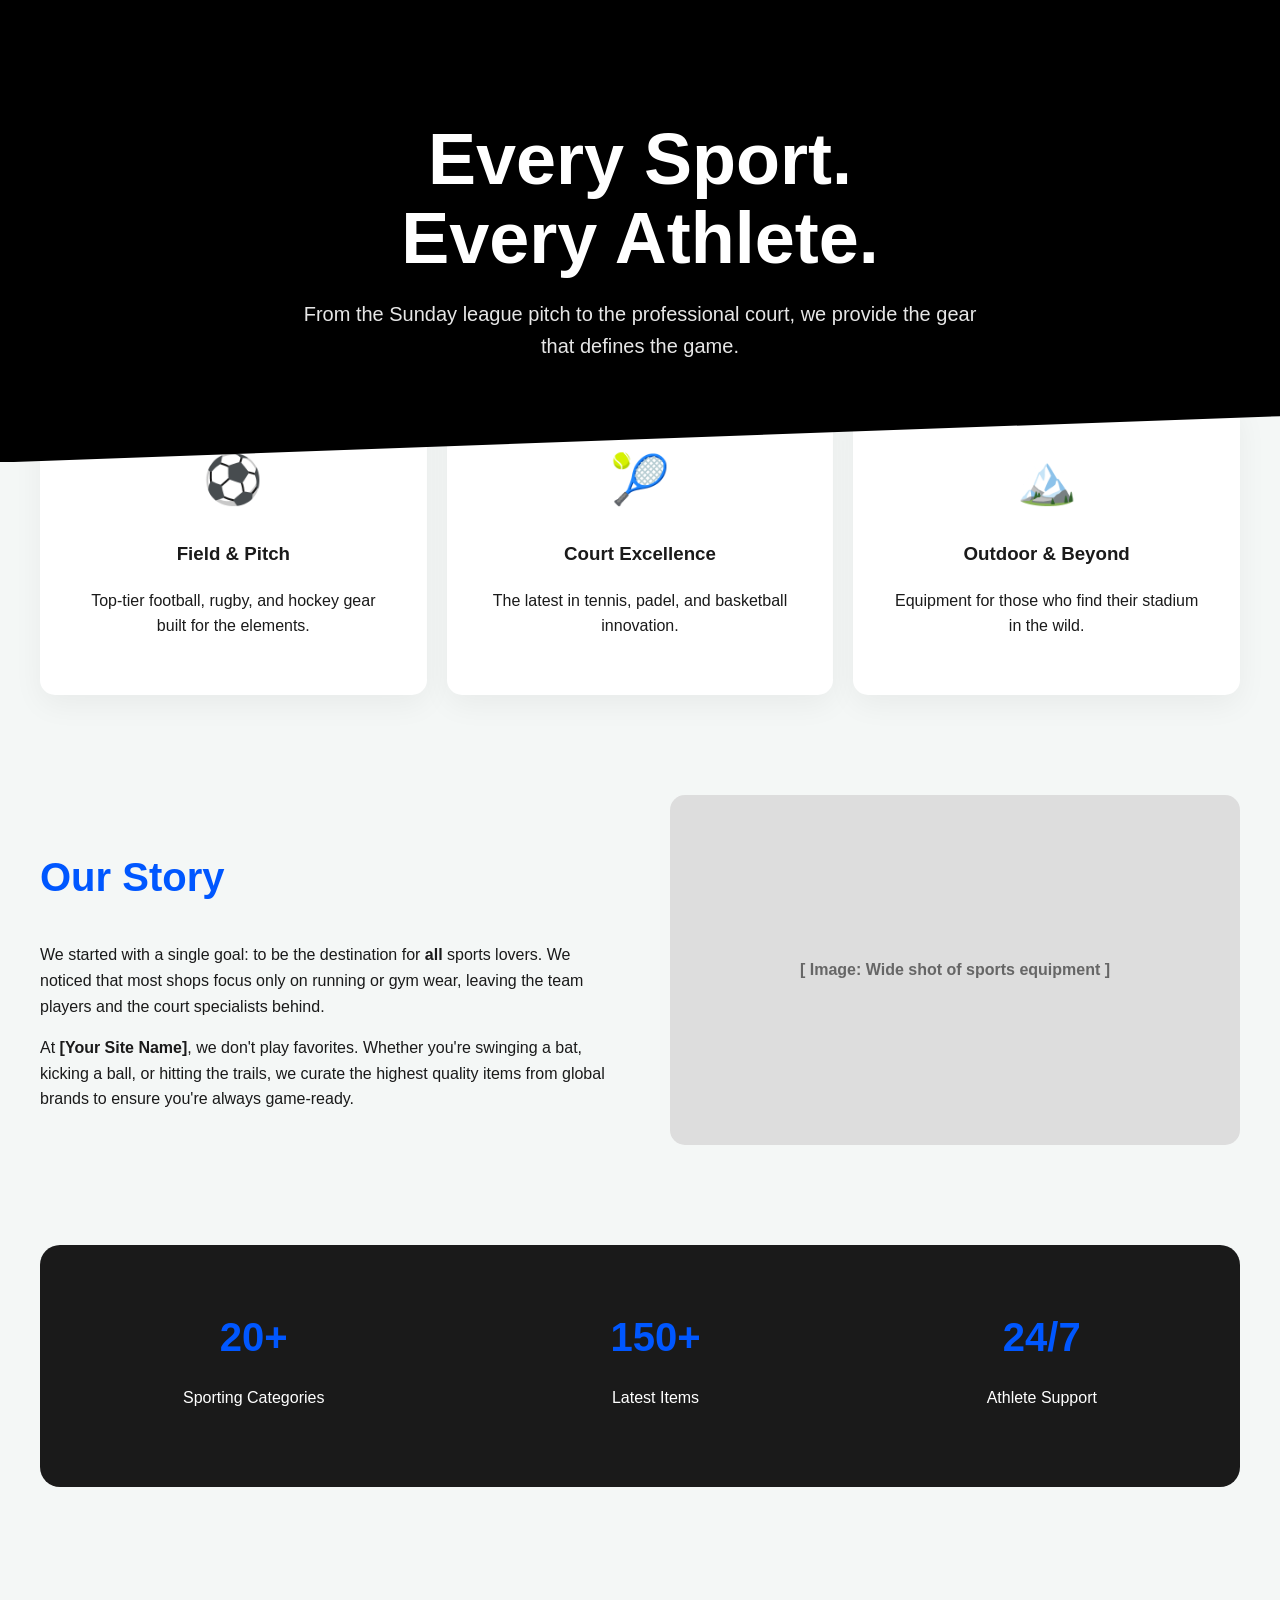
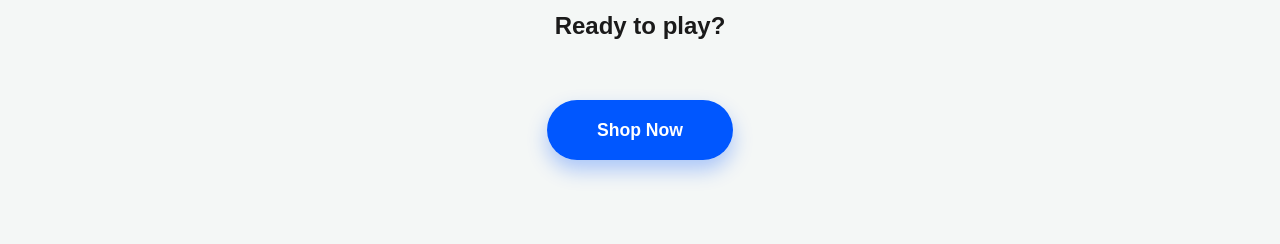
==== aboutus.html @ 537a017e "Add files via upload" ====
<!DOCTYPE html>
<html lang="en">
<head>
    <meta charset="UTF-8">
    <meta name="viewport" content="width=device-width, initial-scale=1.0">
    <title>About Us | The Arena Sports</title>
    <style>
        :root {
            --primary-bg: #f4f7f6;
            --secondary-bg: #ffffff;
            --accent-color: #0057ff; /* Electric Blue for a professional, multi-sport look */
            --dark-text: #1a1a1a;
            --medium-text: #4a4a4a;
        }

        body {
            margin: 0;
            font-family: 'Segoe UI', Roboto, Helvetica, Arial, sans-serif;
            background-color: var(--primary-bg);
            color: var(--dark-text);
            line-height: 1.6;
        }

        .container {
            max-width: 1200px;
            margin: 0 auto;
            padding: 0 20px;
        }

        /* --- Hero Section --- */
        .hero {
            padding: 120px 0 80px;
            text-align: center;
            background: linear-gradient(135deg, #000000 0%, #000000 100%);
            color: white;
            clip-path: polygon(0 0, 100% 0, 100% 90%, 0 100%);
        }

        .hero h1 {
            font-size: clamp(2.5rem, 6vw, 4.5rem);
            margin: 0;
            line-height: 1.1;
        }

        .hero p {
            font-size: 1.25rem;
            opacity: 0.9;
            max-width: 700px;
            margin: 20px auto;
        }

        /* --- Grid Section --- */
        .sport-grid {
            display: grid;
            grid-template-columns: repeat(auto-fit, minmax(300px, 1fr));
            gap: 20px;
            margin-top: -60px;
        }

        .sport-card {
            background: var(--secondary-bg);
            padding: 40px;
            border-radius: 15px;
            box-shadow: 0 10px 30px rgba(0,0,0,0.05);
            text-align: center;
            transition: transform 0.3s ease;
        }

        .sport-card:hover {
            transform: translateY(-10px);
        }

        .icon {
            font-size: 3rem;
            margin-bottom: 20px;
            display: block;
        }

        /* --- Story Section --- */
        .story-section {
            padding: 100px 0;
            display: flex;
            align-items: center;
            gap: 60px;
            flex-wrap: wrap;
        }

        .story-text {
            flex: 1;
            min-width: 300px;
        }

        .story-text h2 {
            font-size: 2.5rem;
            color: var(--accent-color);
        }

        /* --- Global Reach / Numbers --- */
        .stats {
            background: var(--dark-text);
            color: white;
            padding: 60px 0;
            text-align: center;
            border-radius: 20px;
            display: flex;
            justify-content: space-around;
            flex-wrap: wrap;
        }

        .stat-item h3 {
            font-size: 2.5rem;
            color: var(--accent-color);
            margin: 0;
        }

        .cta-footer {
            text-align: center;
            padding: 100px 0;
        }

        .btn-main {
            padding: 20px 50px;
            background: var(--accent-color);
            color: white;
            text-decoration: none;
            font-weight: bold;
            font-size: 1.1rem;
            border-radius: 50px;
            box-shadow: 0 10px 20px rgba(0,87,255,0.3);
        }

        @media (max-width: 768px) {
            .hero { clip-path: none; padding: 60px 0; }
            .stats { flex-direction: column; gap: 30px; }
        }
    </style>
</head>
<body>

    <section class="hero">
        <div class="container">
            <h1>Every Sport. <br>Every Athlete.</h1>
            <p>From the Sunday league pitch to the professional court, we provide the gear that defines the game.</p>
        </div>
    </section>

    <div class="container">
        <div class="sport-grid">
            <div class="sport-card">
                <span class="icon">⚽</span>
                <h3>Field & Pitch</h3>
                <p>Top-tier football, rugby, and hockey gear built for the elements.</p>
            </div>
            <div class="sport-card">
                <span class="icon">🎾</span>
                <h3>Court Excellence</h3>
                <p>The latest in tennis, padel, and basketball innovation.</p>
            </div>
            <div class="sport-card">
                <span class="icon">🏔️</span>
                <h3>Outdoor & Beyond</h3>
                <p>Equipment for those who find their stadium in the wild.</p>
            </div>
        </div>

        <section class="story-section">
            <div class="story-text">
                <h2>Our Story</h2>
                <p>We started with a single goal: to be the destination for <strong>all</strong> sports lovers. We noticed that most shops focus only on running or gym wear, leaving the team players and the court specialists behind.</p>
                <p>At <strong>[Your Site Name]</strong>, we don't play favorites. Whether you're swinging a bat, kicking a ball, or hitting the trails, we curate the highest quality items from global brands to ensure you're always game-ready.</p>
            </div>
            <div style="flex: 1; min-width: 300px; background: #ddd; height: 350px; border-radius: 15px; display: flex; align-items: center; justify-content: center; color: #666; font-weight: bold;">
                [ Image: Wide shot of sports equipment ]
            </div>
        </section>

        <section class="stats">
            <div class="stat-item">
                <h3>20+</h3>
                <p>Sporting Categories</p>
            </div>
            <div class="stat-item">
                <h3>150+</h3>
                <p>Latest Items</p>
            </div>
            <div class="stat-item">
                <h3>24/7</h3>
                <p>Athlete Support</p>
            </div>
        </section>

        <section class="cta-footer">
            <h2>Ready to play?</h2>
            <br><br>
            <a href="index.html" class="btn-main">Shop Now</a>
        </section>
    </div>

</body>
</html>
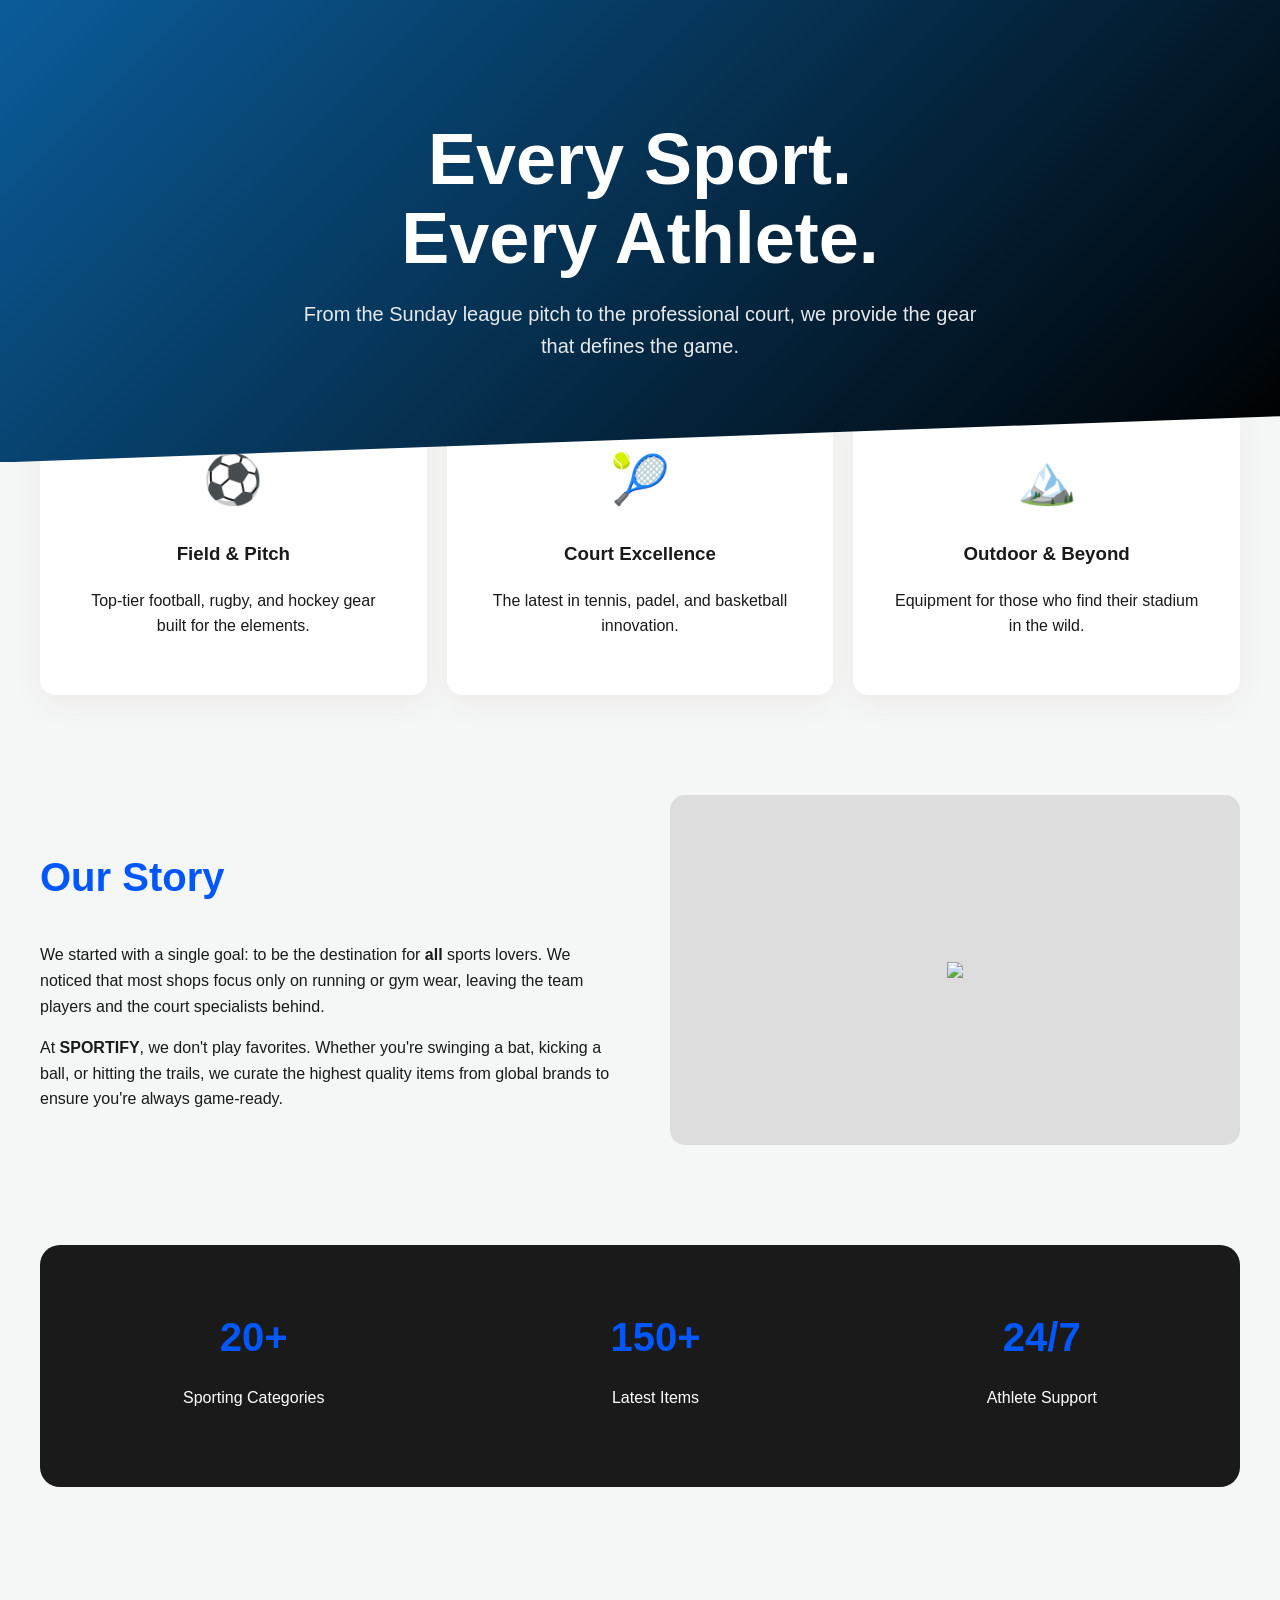
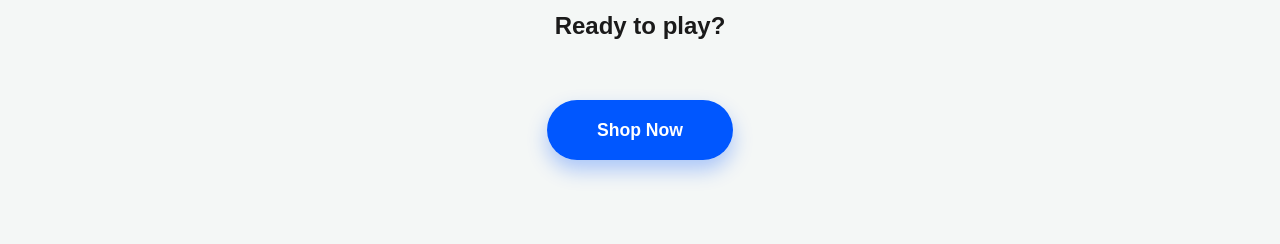
==== commit fdf65578: "Add files via upload" ====
--- a/aboutus.html
+++ b/aboutus.html
@@ -3,7 +3,7 @@
 <head>
     <meta charset="UTF-8">
     <meta name="viewport" content="width=device-width, initial-scale=1.0">
-    <title>About Us | The Arena Sports</title>
+    <title>About Us | Sportify</title>
     <style>
         :root {
             --primary-bg: #f4f7f6;
@@ -31,7 +31,7 @@
         .hero {
             padding: 120px 0 80px;
             text-align: center;
-            background: linear-gradient(135deg, #000000 0%, #000000 100%);
+            background: linear-gradient(135deg, #0b5c9a 0%, #000000 100%);
             color: white;
             clip-path: polygon(0 0, 100% 0, 100% 90%, 0 100%);
         }
@@ -61,7 +61,7 @@
             background: var(--secondary-bg);
             padding: 40px;
             border-radius: 15px;
-            box-shadow: 0 10px 30px rgba(0,0,0,0.05);
+            box-shadow: 0 10px 30px rgba(133, 12, 12, 0.05);
             text-align: center;
             transition: transform 0.3s ease;
         }
@@ -167,10 +167,10 @@
             <div class="story-text">
                 <h2>Our Story</h2>
                 <p>We started with a single goal: to be the destination for <strong>all</strong> sports lovers. We noticed that most shops focus only on running or gym wear, leaving the team players and the court specialists behind.</p>
-                <p>At <strong>[Your Site Name]</strong>, we don't play favorites. Whether you're swinging a bat, kicking a ball, or hitting the trails, we curate the highest quality items from global brands to ensure you're always game-ready.</p>
-            </div>
-            <div style="flex: 1; min-width: 300px; background: #ddd; height: 350px; border-radius: 15px; display: flex; align-items: center; justify-content: center; color: #666; font-weight: bold;">
-                [ Image: Wide shot of sports equipment ]
+                <p>At <strong>SPORTIFY</strong>, we don't play favorites. Whether you're swinging a bat, kicking a ball, or hitting the trails, we curate the highest quality items from global brands to ensure you're always game-ready.</p>
+            </div>
+            <div style="flex: 1; min-width: 500px; background: #ddd; height: 350px; border-radius: 15px; display: flex; align-items: center; justify-content: center; color: #666; font-weight: bold;">
+                <img src="https://encrypted-tbn0.gstatic.com/images?q=tbn:ANd9GcQCfkwtU7nZq3MBs5AhnCcA9SKXBxlDWoP8EQ&s">
             </div>
         </section>
 
